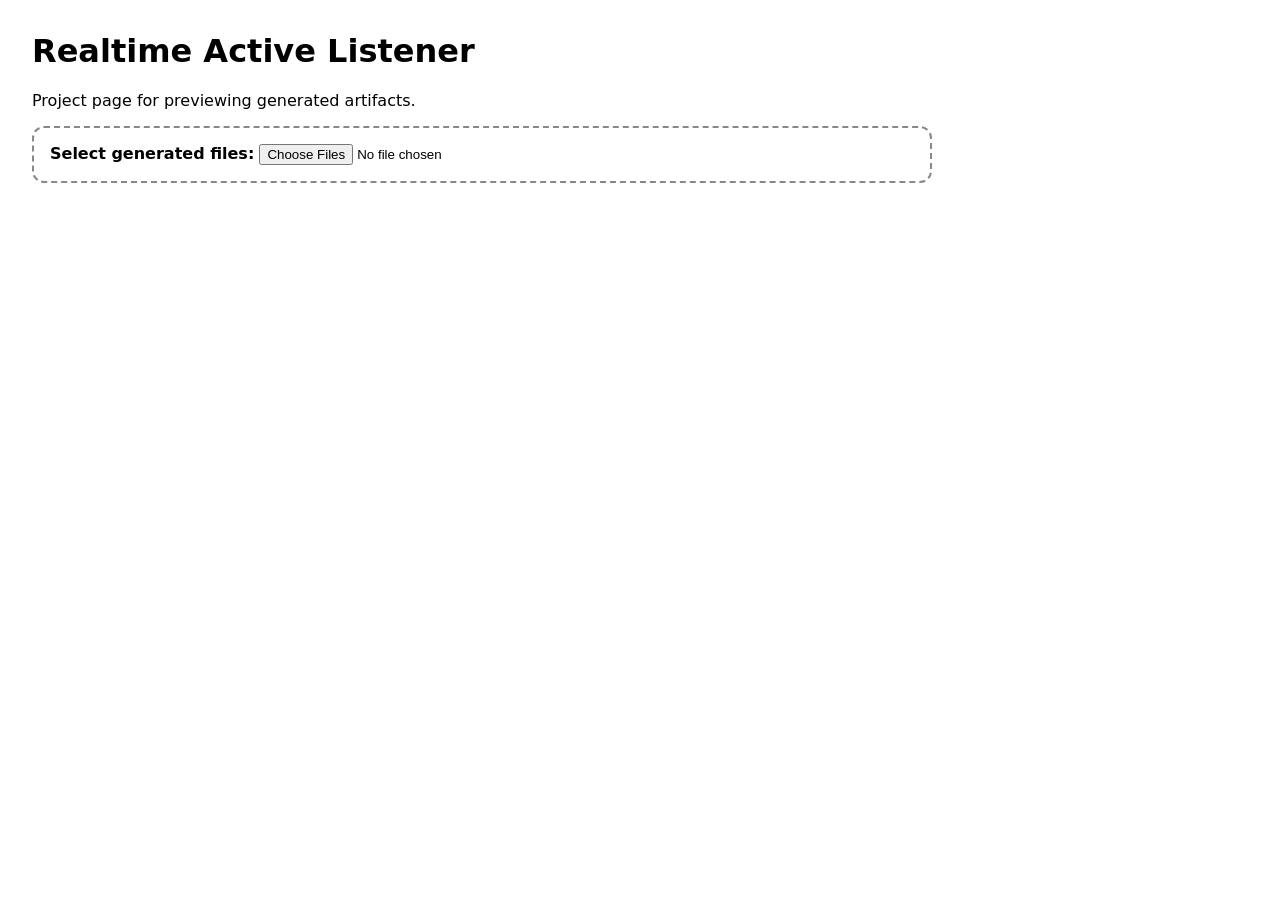
==== docs/index.html @ fea95eb8 "relocated page" ====
<!doctype html>
<html lang="en">
  <head>
    <meta charset="utf-8" />
    <meta name="viewport" content="width=device-width, initial-scale=1" />
    <title>Realtime Active Listener - Project Page</title>
    <style>
      :root {
        color-scheme: light dark;
        font-family: system-ui, -apple-system, Segoe UI, Roboto, sans-serif;
      }
      body {
        margin: 0;
        padding: 2rem;
        max-width: 900px;
      }
      h1 {
        margin-top: 0;
      }
      .upload {
        border: 2px dashed #888;
        border-radius: 0.75rem;
        padding: 1rem;
      }
      .gallery {
        margin-top: 1rem;
        display: grid;
        gap: 1rem;
        grid-template-columns: repeat(auto-fill, minmax(250px, 1fr));
      }
      .item {
        border: 1px solid #666;
        border-radius: 0.5rem;
        padding: 0.5rem;
      }
      img,
      video,
      audio {
        width: 100%;
      }
      pre {
        white-space: pre-wrap;
        overflow-wrap: anywhere;
      }
    </style>
  </head>
  <body>
    <main>
      <h1>Realtime Active Listener</h1>
      <p>Project page for previewing generated artifacts.</p>

      <section class="upload">
        <label for="files"><strong>Select generated files:</strong></label>
        <input id="files" type="file" multiple />
      </section>

      <section id="gallery" class="gallery" aria-live="polite"></section>
    </main>

    <script>
      const input = document.getElementById('files');
      const gallery = document.getElementById('gallery');

      function itemWrapper(file) {
        const wrapper = document.createElement('article');
        wrapper.className = 'item';
        const title = document.createElement('h2');
        title.style.fontSize = '1rem';
        title.style.margin = '0 0 0.5rem 0';
        title.textContent = file.name;
        wrapper.appendChild(title);
        return wrapper;
      }

      function previewFile(file) {
        const wrapper = itemWrapper(file);

        if (file.type.startsWith('image/')) {
          const img = document.createElement('img');
          img.alt = file.name;
          img.src = URL.createObjectURL(file);
          wrapper.appendChild(img);
        } else if (file.type.startsWith('video/')) {
          const video = document.createElement('video');
          video.controls = true;
          video.src = URL.createObjectURL(file);
          wrapper.appendChild(video);
        } else if (file.type.startsWith('audio/')) {
          const audio = document.createElement('audio');
          audio.controls = true;
          audio.src = URL.createObjectURL(file);
          wrapper.appendChild(audio);
        } else if (file.type.startsWith('text/')) {
          const reader = new FileReader();
          reader.onload = () => {
            const pre = document.createElement('pre');
            pre.textContent = String(reader.result || '');
            wrapper.appendChild(pre);
          };
          reader.readAsText(file);
        } else {
          const p = document.createElement('p');
          p.textContent = 'Preview not available for this file type.';
          wrapper.appendChild(p);
        }

        gallery.appendChild(wrapper);
      }

      input.addEventListener('change', () => {
        gallery.innerHTML = '';
        Array.from(input.files || []).forEach(previewFile);
      });
    </script>
  </body>
</html>
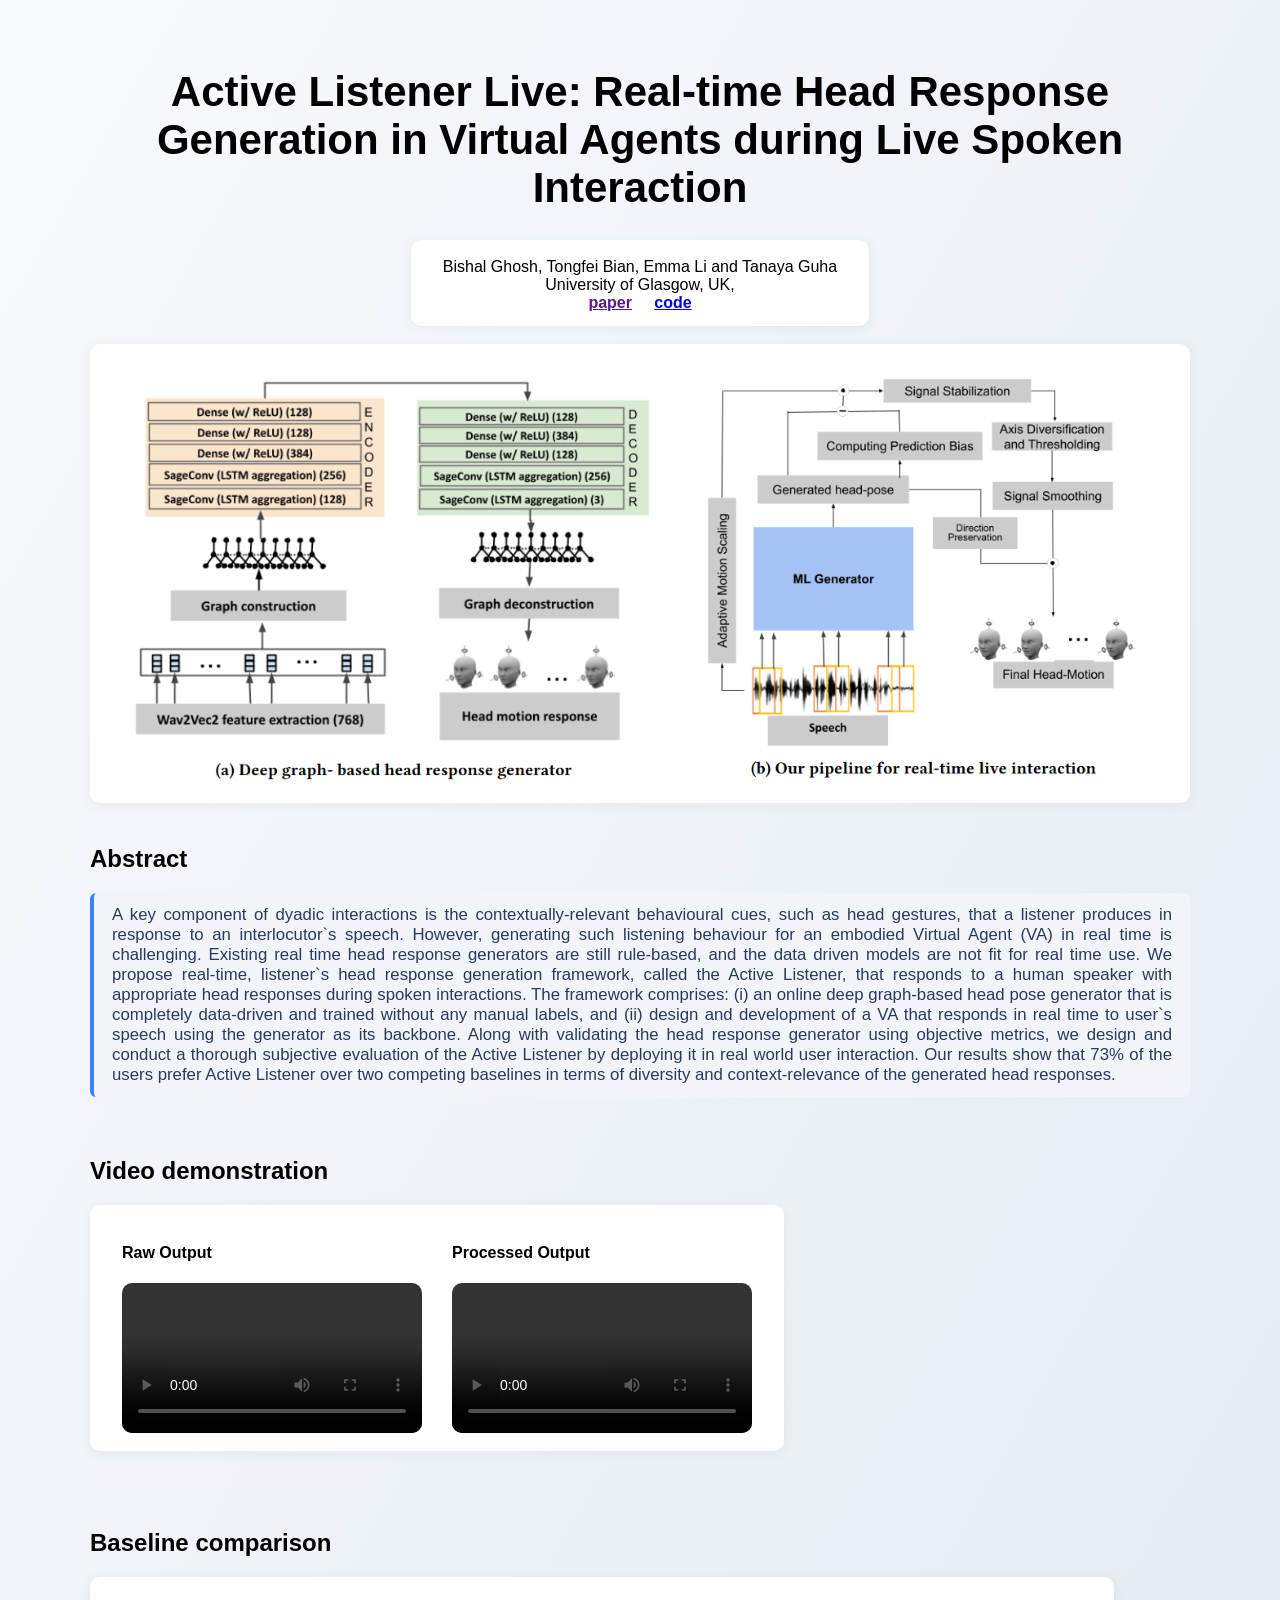
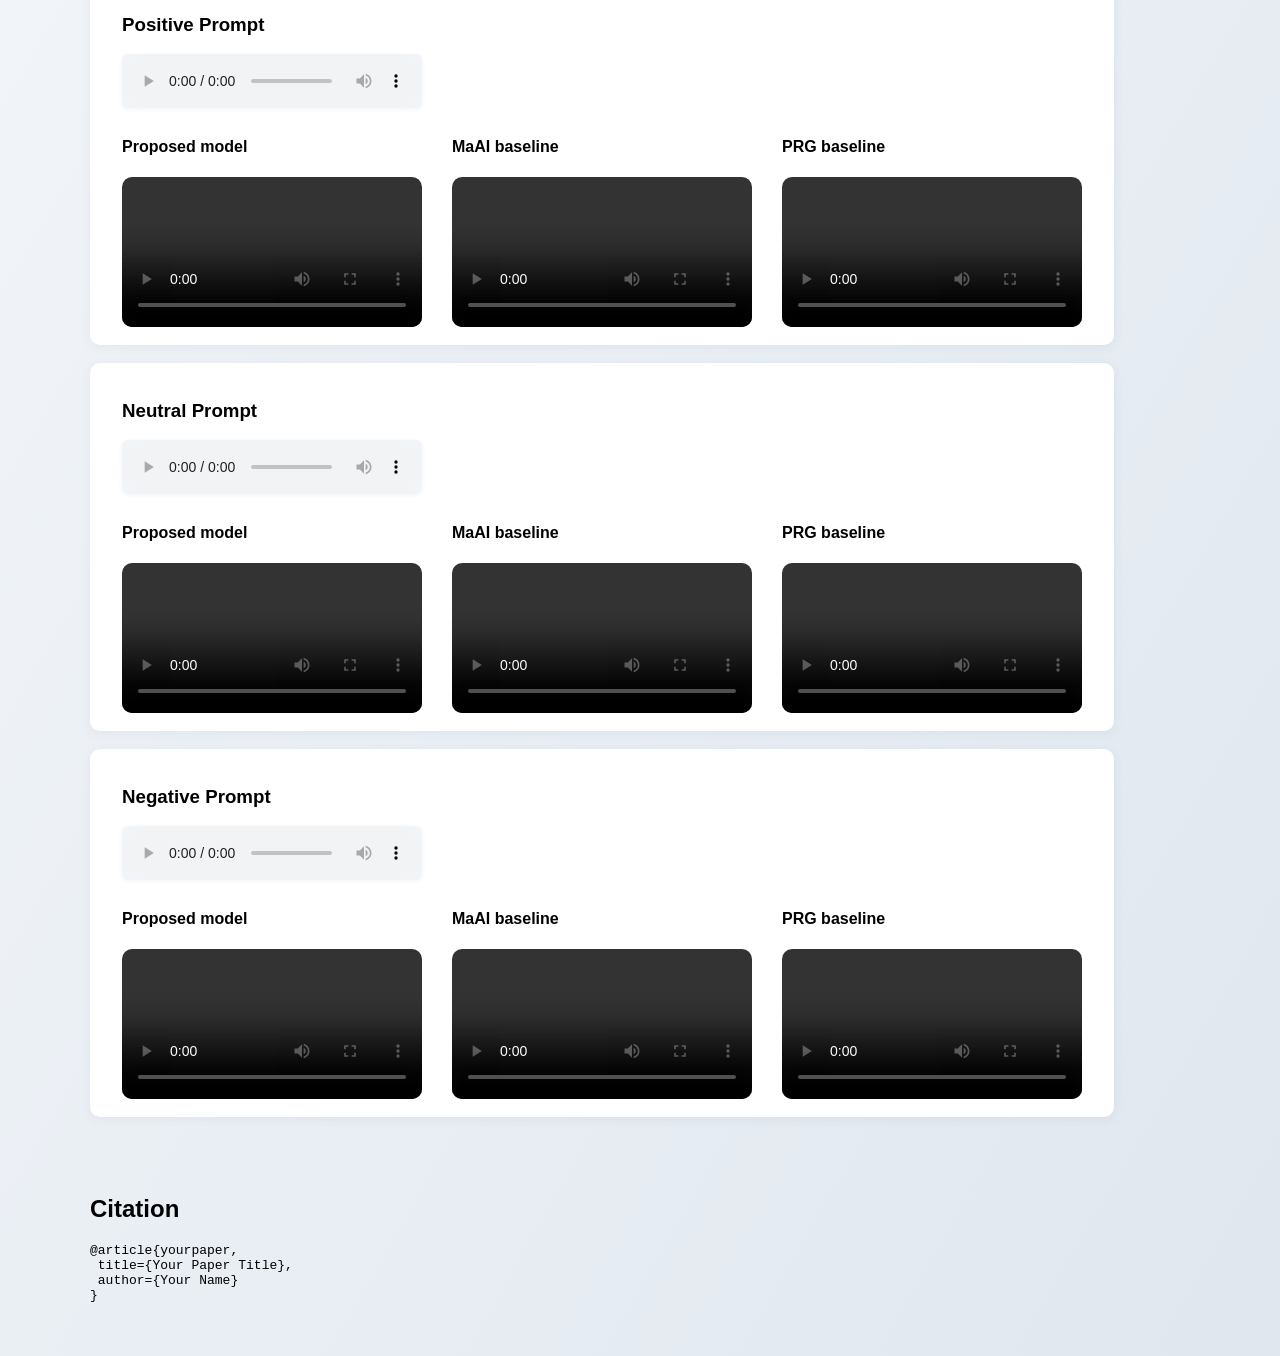
==== commit 0a20640b: "webp update" ====
--- a/docs/index.html
+++ b/docs/index.html
@@ -1,116 +1,181 @@
-<!doctype html>
-<html lang="en">
-  <head>
-    <meta charset="utf-8" />
-    <meta name="viewport" content="width=device-width, initial-scale=1" />
-    <title>Realtime Active Listener - Project Page</title>
-    <style>
-      :root {
-        color-scheme: light dark;
-        font-family: system-ui, -apple-system, Segoe UI, Roboto, sans-serif;
-      }
-      body {
-        margin: 0;
-        padding: 2rem;
-        max-width: 900px;
-      }
-      h1 {
-        margin-top: 0;
-      }
-      .upload {
-        border: 2px dashed #888;
-        border-radius: 0.75rem;
-        padding: 1rem;
-      }
-      .gallery {
-        margin-top: 1rem;
-        display: grid;
-        gap: 1rem;
-        grid-template-columns: repeat(auto-fill, minmax(250px, 1fr));
-      }
-      .item {
-        border: 1px solid #666;
-        border-radius: 0.5rem;
-        padding: 0.5rem;
-      }
-      img,
-      video,
-      audio {
-        width: 100%;
-      }
-      pre {
-        white-space: pre-wrap;
-        overflow-wrap: anywhere;
-      }
-    </style>
-  </head>
-  <body>
-    <main>
-      <h1>Realtime Active Listener</h1>
-      <p>Project page for previewing generated artifacts.</p>
+<!DOCTYPE html>
+<html>
+<head>
+    <title>Active Listener Live: Real-time Head Response Generation in Virtual Agents during Live Spoken Interaction</title>
+    <link rel="stylesheet" href="style.css">
+</head>
 
-      <section class="upload">
-        <label for="files"><strong>Select generated files:</strong></label>
-        <input id="files" type="file" multiple />
-      </section>
 
-      <section id="gallery" class="gallery" aria-live="polite"></section>
-    </main>
+<body>
 
-    <script>
-      const input = document.getElementById('files');
-      const gallery = document.getElementById('gallery');
+<h1 class="center">Active Listener Live: Real-time Head Response Generation in Virtual Agents during Live Spoken Interaction</h1>
 
-      function itemWrapper(file) {
-        const wrapper = document.createElement('article');
-        wrapper.className = 'item';
-        const title = document.createElement('h2');
-        title.style.fontSize = '1rem';
-        title.style.margin = '0 0 0.5rem 0';
-        title.textContent = file.name;
-        wrapper.appendChild(title);
-        return wrapper;
-      }
+<div style="display: flex; justify-content: center;">
+  <div class="author-block" style="text-align: center;">
+      <span>Bishal Ghosh</span>, 
+      <span>Tongfei Bian</span>, 
+      <span>Emma Li</span> and
+      <span>Tanaya Guha</span>
+      <br>
+      <span>University of Glasgow, UK</span>, 
+      <br>
+      <b><a href="" target="_blank">paper</a></b> &nbsp;&nbsp;&nbsp;
+      <b><a href="https://github.com/bigzen/Realtime-Active_Listener" target="_blank">code</a></b>
+  </div>
+</div>
 
-      function previewFile(file) {
-        const wrapper = itemWrapper(file);
 
-        if (file.type.startsWith('image/')) {
-          const img = document.createElement('img');
-          img.alt = file.name;
-          img.src = URL.createObjectURL(file);
-          wrapper.appendChild(img);
-        } else if (file.type.startsWith('video/')) {
-          const video = document.createElement('video');
-          video.controls = true;
-          video.src = URL.createObjectURL(file);
-          wrapper.appendChild(video);
-        } else if (file.type.startsWith('audio/')) {
-          const audio = document.createElement('audio');
-          audio.controls = true;
-          audio.src = URL.createObjectURL(file);
-          wrapper.appendChild(audio);
-        } else if (file.type.startsWith('text/')) {
-          const reader = new FileReader();
-          reader.onload = () => {
-            const pre = document.createElement('pre');
-            pre.textContent = String(reader.result || '');
-            wrapper.appendChild(pre);
-          };
-          reader.readAsText(file);
-        } else {
-          const p = document.createElement('p');
-          p.textContent = 'Preview not available for this file type.';
-          wrapper.appendChild(p);
-        }
+<div class="video-block center">
+  <img src="assets/images/model.png" alt="Active Listener Live" style="width: 100%; height: auto; display: block;">
+</div>
 
-        gallery.appendChild(wrapper);
-      }
 
-      input.addEventListener('change', () => {
-        gallery.innerHTML = '';
-        Array.from(input.files || []).forEach(previewFile);
-      });
-    </script>
-  </body>
-</html>
+<h2>Abstract</h2>
+<div class="info-box justify">
+    A key component of dyadic interactions is the contextually-relevant behavioural cues, such as head gestures, that a listener produces in response to an interlocutor`s speech. However, generating such listening behaviour for an embodied Virtual Agent (VA) in real time is challenging. Existing real time head response generators are still rule-based, and the data driven models are not fit for real time use. We propose real-time, listener`s head response generation framework, called the Active Listener, that responds to a human speaker with appropriate head responses during spoken interactions. The framework comprises: (i) an online deep graph-based head pose generator that is completely data-driven and trained without any manual labels, and (ii) design and development of a VA that responds in real time to user`s speech using the generator as its backbone. Along with validating the head response generator using objective metrics, we design and conduct a thorough subjective evaluation of the Active Listener by deploying it in real world user interaction. Our results show that 73% of the users prefer Active Listener over two competing baselines in terms of diversity and context-relevance of the generated head responses.
+</div>
+</section>
+
+
+<section>
+<h2>Video demonstration</h2>
+<div class="video-block">
+  <div class="video-grid2">
+    <div>
+      <h4>Raw Output</h4>
+      <video controls width="500">
+        <source src="assets/videos/demo.mp4"
+                type="video/mp4">
+    </video>
+    </div>
+    <div>
+      <h4>Processed Output</h4>
+    <video controls width="500">
+        <source src="assets/videos/demo.mp4"
+                type="video/mp4">
+    </video>
+    </div>
+  </div>
+</div>
+</section>
+
+
+
+<section>
+
+<h2>Baseline comparison</h2>
+<div class="video-block">
+    <h3>Positive Prompt</h3>
+    <div>
+          <audio controls width="500">
+            <source src="assets/audio/example1.wav" type="audio/wav">
+          </audio>
+        </div>
+    <div class="video-grid">
+        
+        <div>
+            <h4>Proposed model</h4>
+            <video controls width="300">
+                <source src="assets/videos/example4.mp4" 
+                        type="video/mp4">
+            </video>
+            </div>
+            <div>
+            <h4>MaAI baseline</h4>
+            <video controls width="300">
+                <source src="assets/videos/example2.mp4" 
+                        type="video/mp4">
+            </video>
+            </div>
+            <div>
+            <h4>PRG baseline</h4>
+            <video controls width="300">
+                <source src="assets/videos/example3.mp4" 
+                        type="video/mp4">
+            </video>
+        </div>
+    </div>
+</div>
+
+<div class="video-block">
+    <h3>Neutral Prompt</h3>
+    <div>
+          <audio controls width="500">
+            <source src="assets/audio/example2.wav" type="audio/wav">
+          </audio>
+        </div>
+    <div class="video-grid">
+        <div>
+            <h4>Proposed model</h4>
+            <video controls width="300">
+                <source src="assets/videos/example4.mp4" 
+                        type="video/mp4">
+            </video>
+            </div>
+            <div>
+            <h4>MaAI baseline</h4>
+            <video controls width="300">
+                <source src="assets/videos/example2.mp4" 
+                        type="video/mp4">
+            </video>
+            </div>
+            <div>
+            <h4>PRG baseline</h4>
+            <video controls width="300">
+                <source src="assets/videos/example3.mp4" 
+                        type="video/mp4">
+            </video>
+        </div>
+    </div>
+</div>
+
+<div class="video-block">
+    <h3>Negative Prompt</h3>
+    <div>
+          <audio controls width="500">
+            <source src="assets/audio/example3.wav" type="audio/wav">
+          </audio>
+        </div>
+    <div class="video-grid">
+        <div>
+            <h4>Proposed model</h4>
+            <video controls width="300">
+                <source src="assets/videos/example4.mp4" 
+                        type="video/mp4">
+            </video>
+            </div>
+            <div>
+            <h4>MaAI baseline</h4>
+            <video controls width="300">
+                <source src="assets/videos/example2.mp4" 
+                        type="video/mp4">
+            </video>
+            </div>
+            <div>
+            <h4>PRG baseline</h4>
+            <video controls width="300">
+                <source src="assets/videos/example3.mp4" 
+                        type="video/mp4">
+            </video>
+        </div>
+    </div>
+</div>
+
+</section>
+
+
+<section>
+<h2>Citation</h2>
+
+<pre>
+@article{yourpaper,
+ title={Your Paper Title},
+ author={Your Name}
+}
+</pre>
+
+</section>
+
+
+</body>
+</html>
--- a/docs/style.css
+++ b/docs/style.css
@@ -0,0 +1,105 @@
+body {
+    font-family: Arial, sans-serif;
+    background: linear-gradient(120deg, #f8fafc 0%, #e0e7ef 100%);
+    max-width: 1100px;
+    margin:auto;
+    padding:40px;
+}
+
+.author-block {
+      background: #fff;
+      border-radius: 10px;
+      box-shadow: 0 2px 12px rgba(60,80,120,0.07);
+      display: inline-block;
+      padding: 18px 32px 14px 32px;
+      margin: 0 auto 18px auto;
+    }
+
+.info-box {
+      background: #f1f5fa;
+      border-left: 4px solid #3b82f6;
+      border-radius: 6px;
+      padding: 12px 18px;
+      margin: 0 auto 18px auto;
+      max-width: 1100px;
+      font-size: 1.05em;
+      color: #2a3a5a;
+    }
+
+.center {
+    text-align: center;
+    }
+.left {
+    text-align: left;
+}
+.justify {
+    text-align: justify;
+}
+
+h1 {
+    font-size:42px;
+}
+
+
+section {
+    margin-top:60px;
+}
+
+
+.video-block {
+      background: #fff;
+      border-radius: 10px;
+      box-shadow: 0 2px 12px rgba(60,80,120,0.07);
+      display: inline-block;
+      padding: 18px 32px 14px 32px;
+      margin: 0 auto 18px auto;
+    }
+
+.video-grid {
+
+    display:grid;
+    grid-template-columns: repeat(3, minmax(0, 1fr));
+    gap:30px;
+
+}
+
+.video-grid2 {
+
+    display:grid;
+    grid-template-columns: repeat(2, minmax(0, 1fr));
+    gap:30px;
+
+}
+
+.video-grid > div {
+    min-width: 0;
+}
+
+.video-grid2 > div {
+    min-width: 0;
+}
+
+
+video {
+
+    border-radius:10px;
+    width:100%;
+    height:auto;
+}
+
+@media (max-width: 1100px) {
+    .video-grid {
+        grid-template-columns: 1fr;
+    }
+    .video-grid2 {
+        grid-template-columns: 1fr;
+    }
+}
+
+audio {
+      outline: none;
+      border-radius: 6px;
+      box-shadow: 0 1px 4px rgba(60,80,120,0.07);
+      background: #f1f5fa;
+      margin-bottom: 4px;
+    }
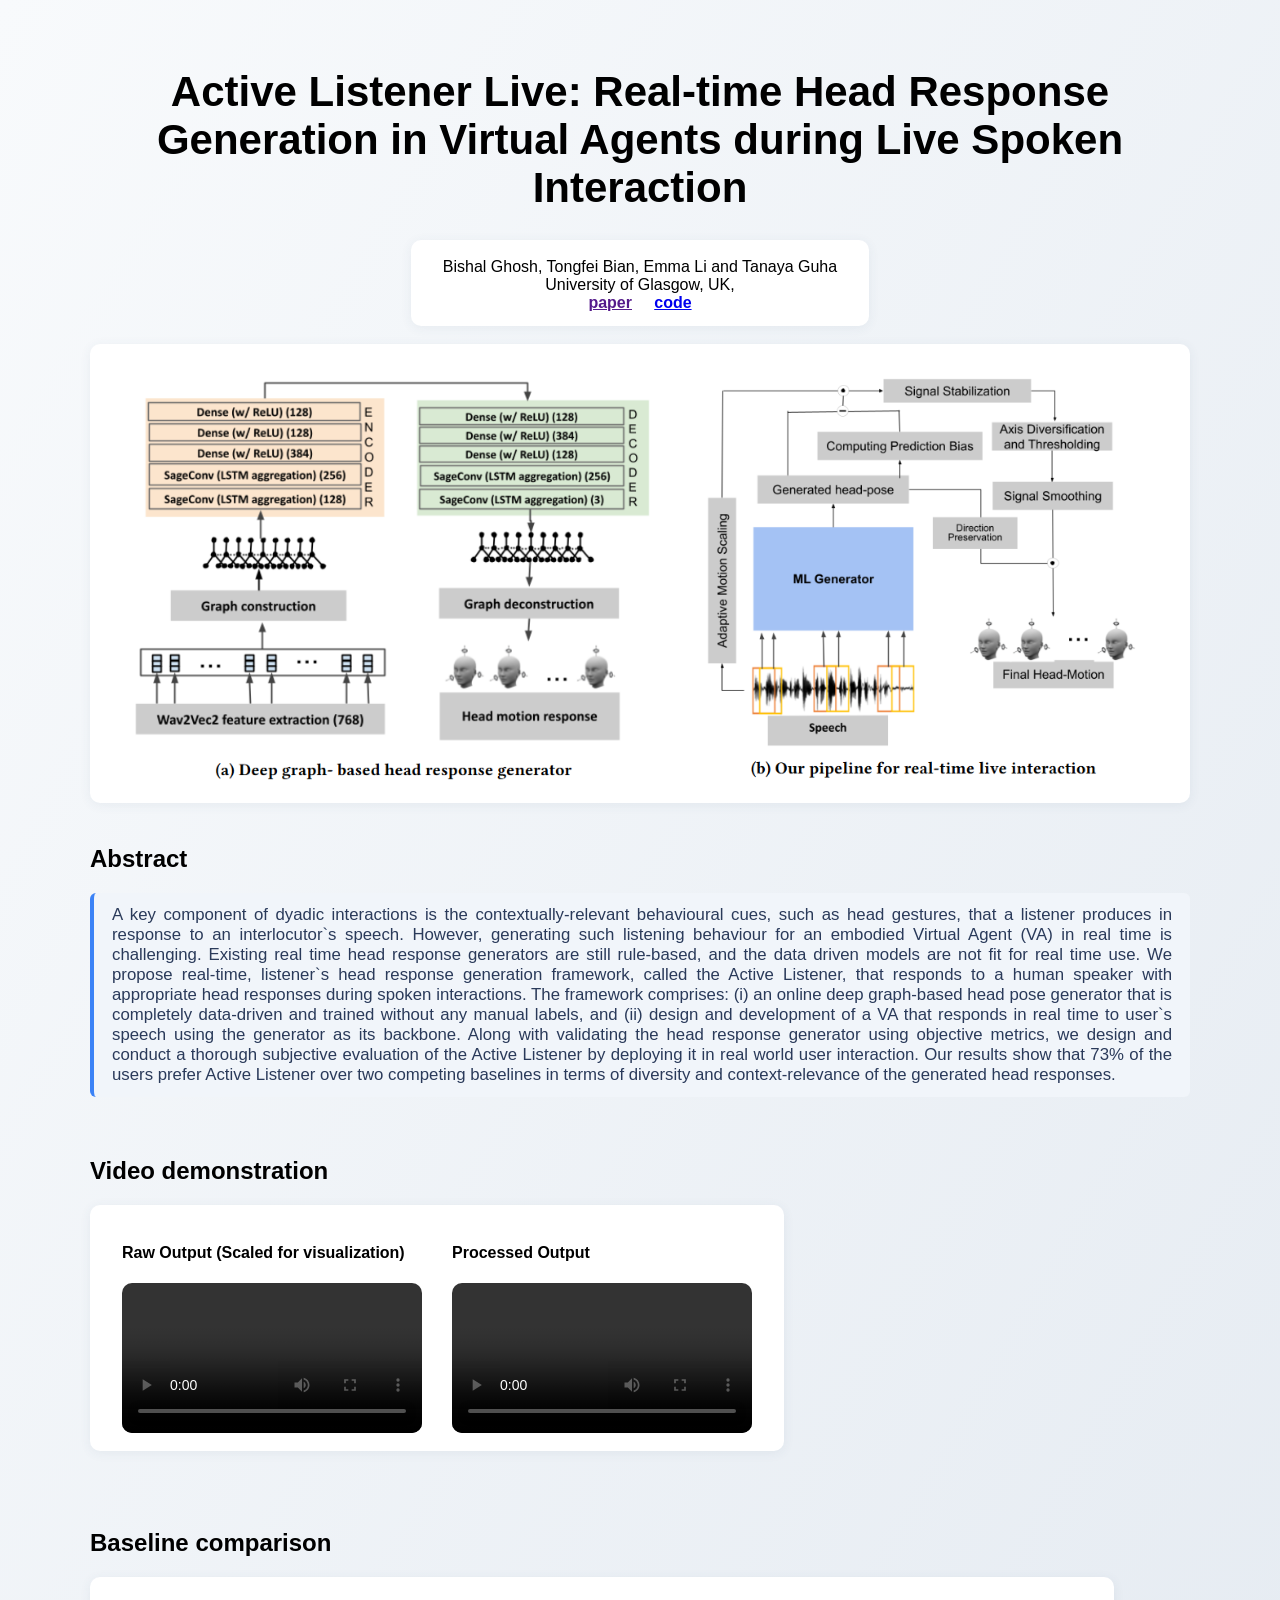
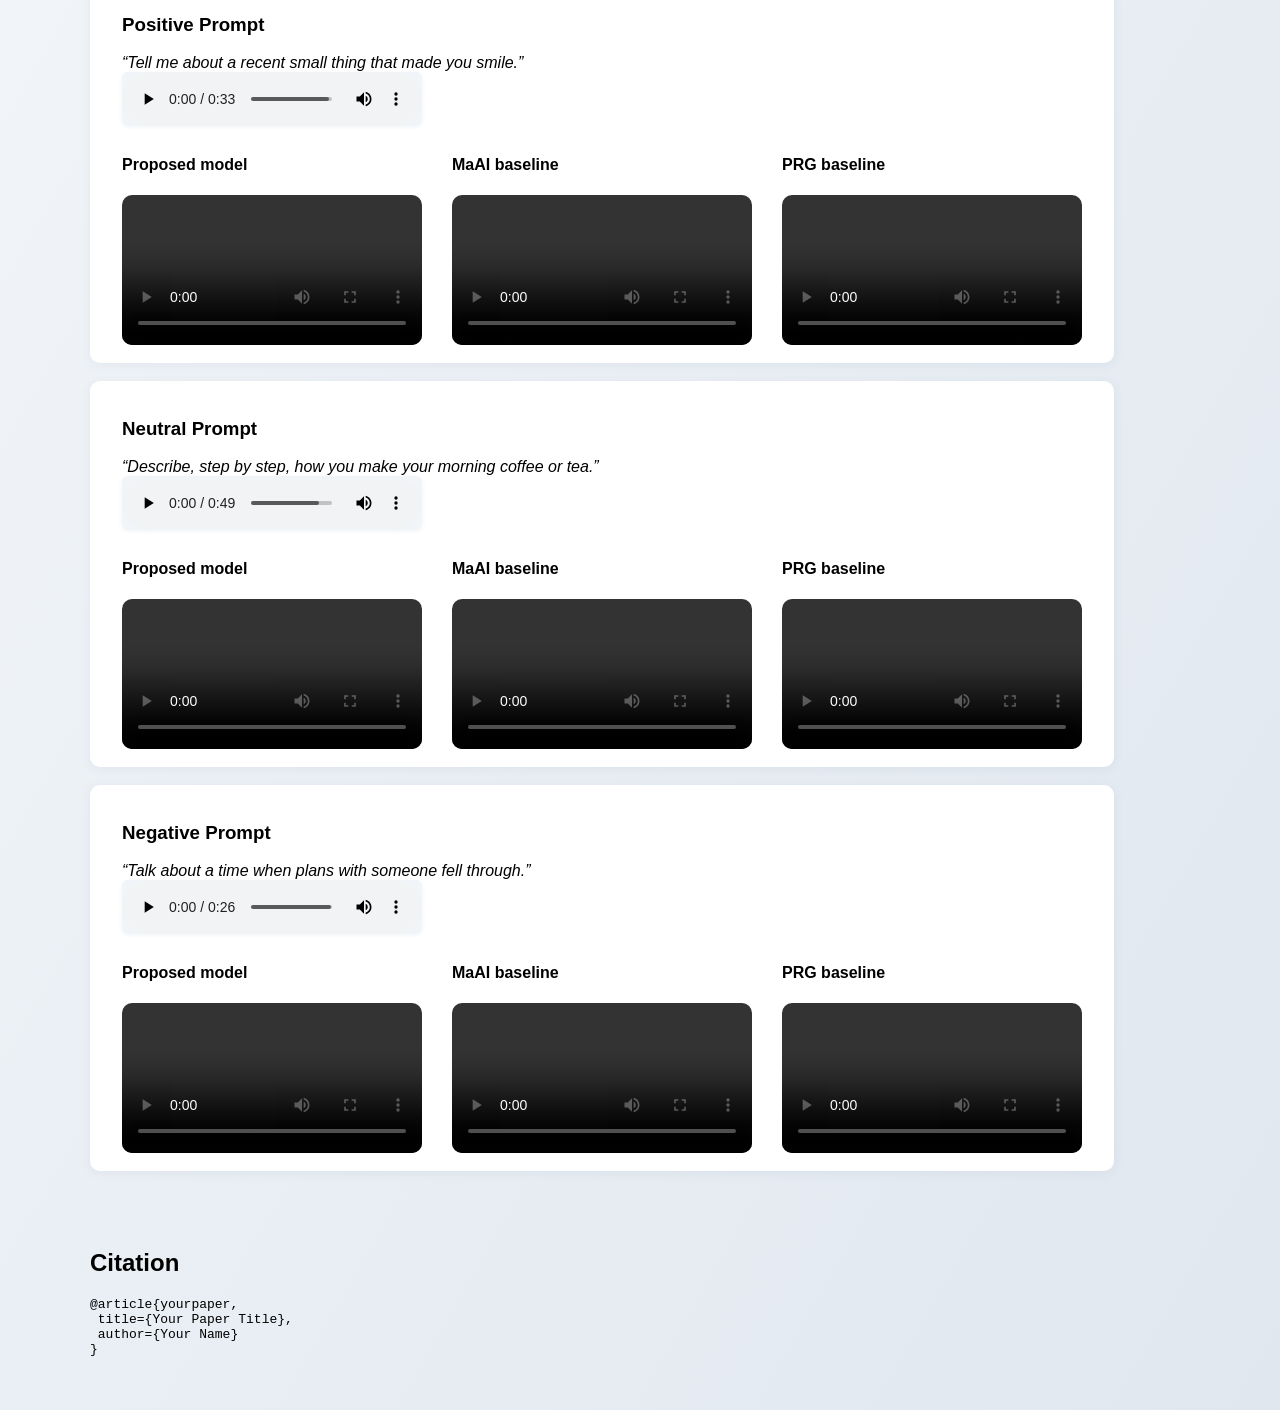
==== commit 41474d4b: "web content upload" ====
--- a/docs/index.html
+++ b/docs/index.html
@@ -42,16 +42,16 @@
 <div class="video-block">
   <div class="video-grid2">
     <div>
-      <h4>Raw Output</h4>
+      <h4>Raw Output (Scaled for visualization)</h4>
       <video controls width="500">
-        <source src="assets/videos/demo.mp4"
+        <source src="assets/videos/33_acti.mp4"
                 type="video/mp4">
     </video>
     </div>
     <div>
       <h4>Processed Output</h4>
     <video controls width="500">
-        <source src="assets/videos/demo.mp4"
+        <source src="assets/videos/pos_acti.mp4"
                 type="video/mp4">
     </video>
     </div>
@@ -65,10 +65,10 @@
 
 <h2>Baseline comparison</h2>
 <div class="video-block">
-    <h3>Positive Prompt</h3>
+    <h3>Positive Prompt</h3><i>“Tell me about a recent small thing that made you smile.”</i>
     <div>
           <audio controls width="500">
-            <source src="assets/audio/example1.wav" type="audio/wav">
+            <source src="assets/audios/positive.wav" type="audio/wav">
           </audio>
         </div>
     <div class="video-grid">
@@ -76,21 +76,21 @@
         <div>
             <h4>Proposed model</h4>
             <video controls width="300">
-                <source src="assets/videos/example4.mp4" 
+                <source src="assets/videos/pos_acti.mp4" 
                         type="video/mp4">
             </video>
             </div>
             <div>
             <h4>MaAI baseline</h4>
             <video controls width="300">
-                <source src="assets/videos/example2.mp4" 
+                <source src="assets/videos/pos_maai.mp4" 
                         type="video/mp4">
             </video>
             </div>
             <div>
             <h4>PRG baseline</h4>
             <video controls width="300">
-                <source src="assets/videos/example3.mp4" 
+                <source src="assets/videos/pos_prg.mp4" 
                         type="video/mp4">
             </video>
         </div>
@@ -98,31 +98,31 @@
 </div>
 
 <div class="video-block">
-    <h3>Neutral Prompt</h3>
+    <h3>Neutral Prompt</h3><i>“Describe, step by step, how you make your morning coffee or tea.”</i>
     <div>
           <audio controls width="500">
-            <source src="assets/audio/example2.wav" type="audio/wav">
+            <source src="assets/audios/neutral.wav" type="audio/wav">
           </audio>
         </div>
     <div class="video-grid">
         <div>
             <h4>Proposed model</h4>
             <video controls width="300">
-                <source src="assets/videos/example4.mp4" 
+                <source src="assets/videos/neu_acti.mp4" 
                         type="video/mp4">
             </video>
             </div>
             <div>
             <h4>MaAI baseline</h4>
             <video controls width="300">
-                <source src="assets/videos/example2.mp4" 
+                <source src="assets/videos/neu_maai.mp4" 
                         type="video/mp4">
             </video>
             </div>
             <div>
             <h4>PRG baseline</h4>
             <video controls width="300">
-                <source src="assets/videos/example3.mp4" 
+                <source src="assets/videos/neu_prg.mp4" 
                         type="video/mp4">
             </video>
         </div>
@@ -130,31 +130,31 @@
 </div>
 
 <div class="video-block">
-    <h3>Negative Prompt</h3>
+    <h3>Negative Prompt</h3><i>“Talk about a time when plans with someone fell through.”</i>
     <div>
           <audio controls width="500">
-            <source src="assets/audio/example3.wav" type="audio/wav">
+            <source src="assets/audios/negative.wav" type="audio/wav">
           </audio>
         </div>
     <div class="video-grid">
         <div>
             <h4>Proposed model</h4>
             <video controls width="300">
-                <source src="assets/videos/example4.mp4" 
+                <source src="assets/videos/neg_acti.mp4" 
                         type="video/mp4">
             </video>
             </div>
             <div>
             <h4>MaAI baseline</h4>
             <video controls width="300">
-                <source src="assets/videos/example2.mp4" 
+                <source src="assets/videos/neg_maai.mp4" 
                         type="video/mp4">
             </video>
             </div>
             <div>
             <h4>PRG baseline</h4>
             <video controls width="300">
-                <source src="assets/videos/example3.mp4" 
+                <source src="assets/videos/neg_prg.mp4" 
                         type="video/mp4">
             </video>
         </div>
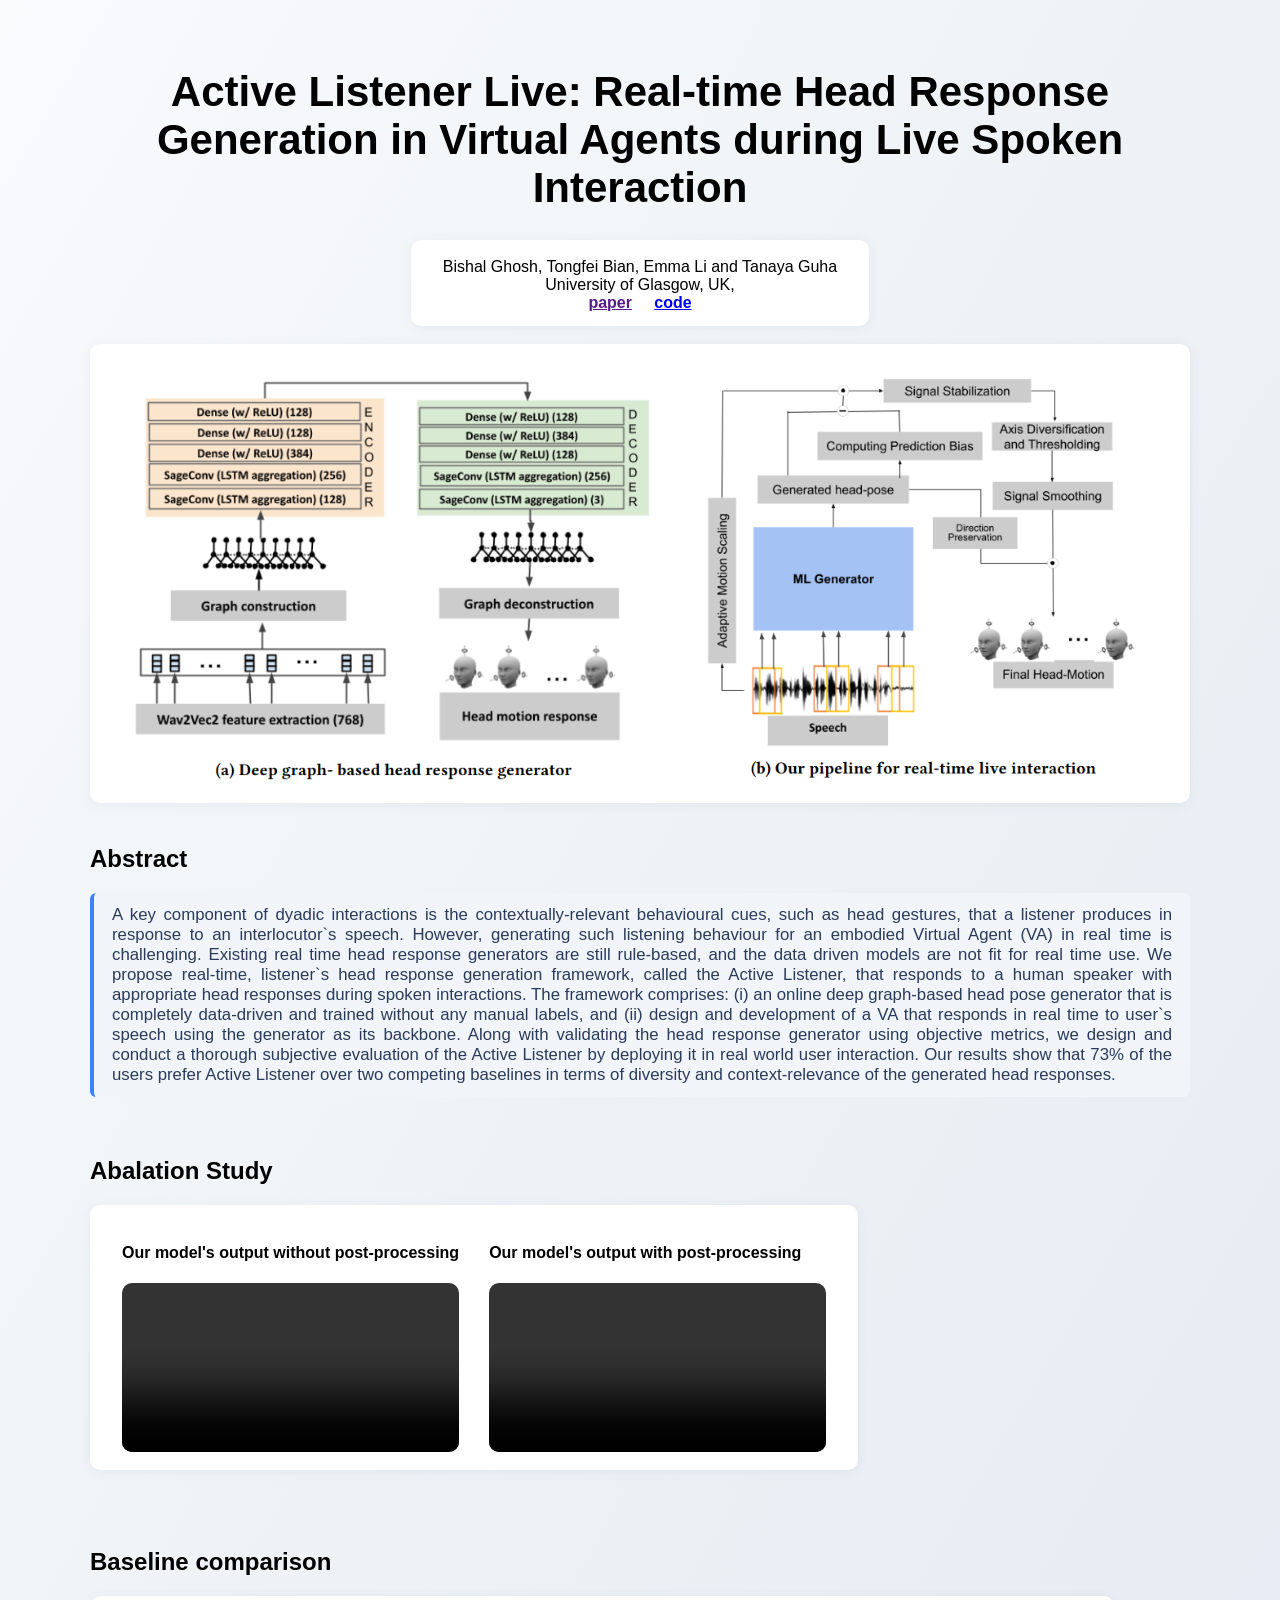
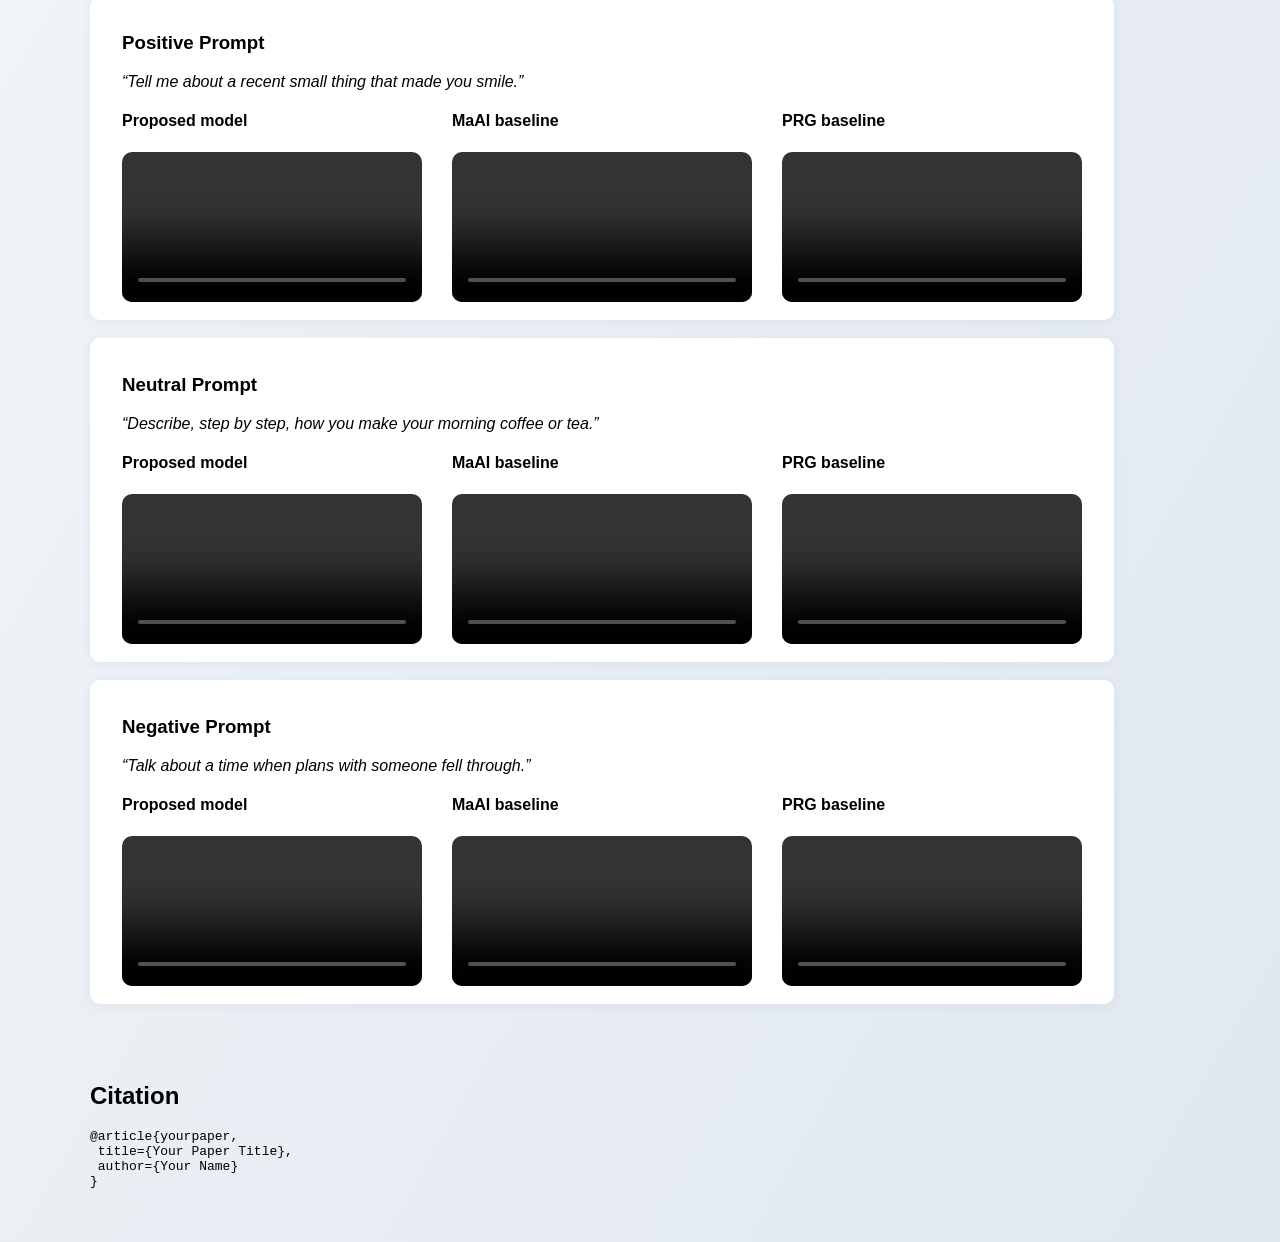
==== commit c8ad2acd: "audi merge" ====
--- a/docs/index.html
+++ b/docs/index.html
@@ -38,18 +38,18 @@
 
 
 <section>
-<h2>Video demonstration</h2>
+<h2>Abalation Study</h2>
 <div class="video-block">
   <div class="video-grid2">
     <div>
-      <h4>Raw Output (Scaled for visualization)</h4>
+      <h4>Our model's output without post-processing</h4>
       <video controls width="500">
         <source src="assets/videos/33_acti.mp4"
                 type="video/mp4">
     </video>
     </div>
     <div>
-      <h4>Processed Output</h4>
+      <h4>Our model's output with post-processing</h4>
     <video controls width="500">
         <source src="assets/videos/pos_acti.mp4"
                 type="video/mp4">
@@ -66,11 +66,6 @@
 <h2>Baseline comparison</h2>
 <div class="video-block">
     <h3>Positive Prompt</h3><i>“Tell me about a recent small thing that made you smile.”</i>
-    <div>
-          <audio controls width="500">
-            <source src="assets/audios/positive.wav" type="audio/wav">
-          </audio>
-        </div>
     <div class="video-grid">
         
         <div>
@@ -99,11 +94,6 @@
 
 <div class="video-block">
     <h3>Neutral Prompt</h3><i>“Describe, step by step, how you make your morning coffee or tea.”</i>
-    <div>
-          <audio controls width="500">
-            <source src="assets/audios/neutral.wav" type="audio/wav">
-          </audio>
-        </div>
     <div class="video-grid">
         <div>
             <h4>Proposed model</h4>
@@ -131,11 +121,6 @@
 
 <div class="video-block">
     <h3>Negative Prompt</h3><i>“Talk about a time when plans with someone fell through.”</i>
-    <div>
-          <audio controls width="500">
-            <source src="assets/audios/negative.wav" type="audio/wav">
-          </audio>
-        </div>
     <div class="video-grid">
         <div>
             <h4>Proposed model</h4>
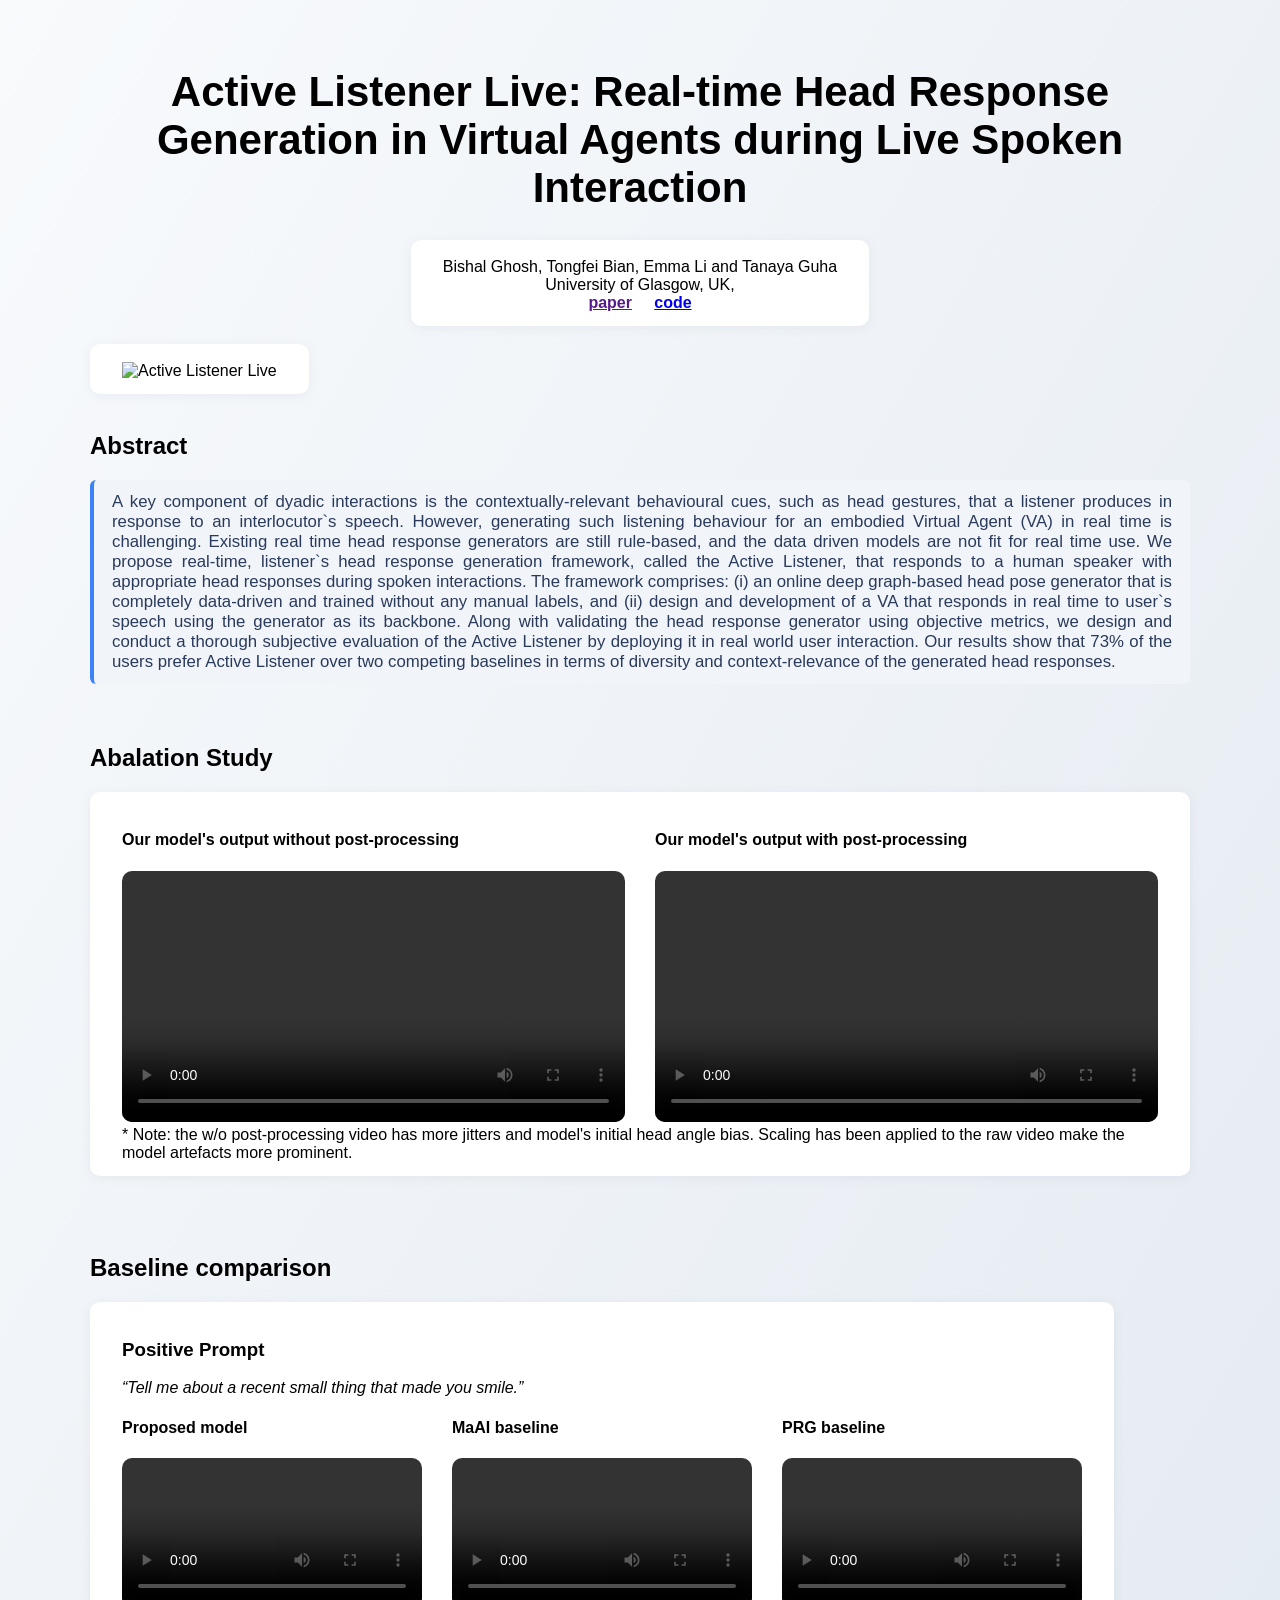
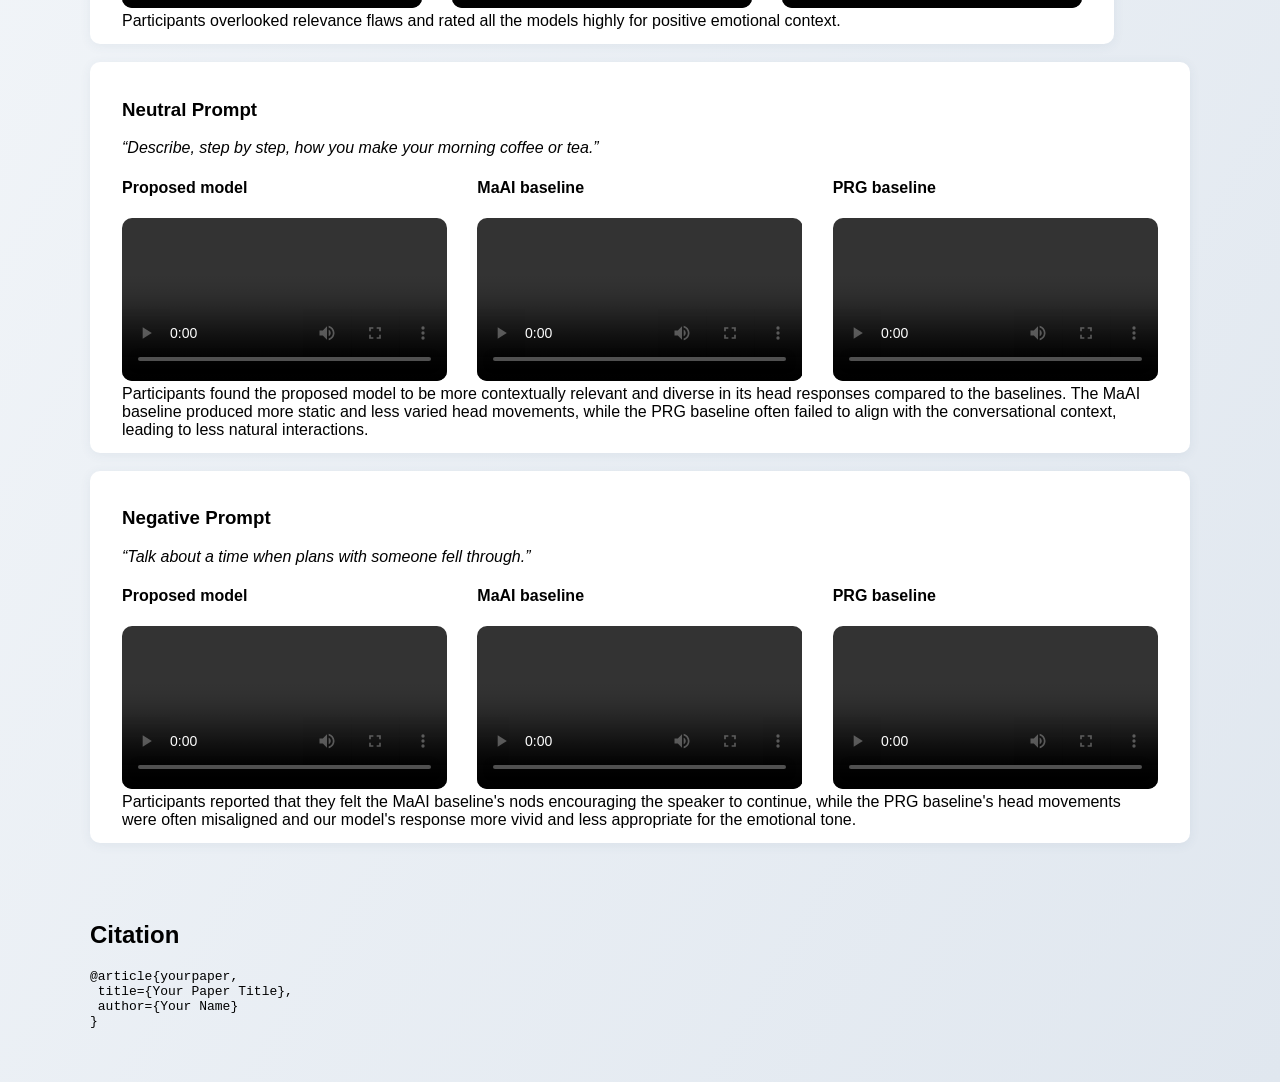
==== commit d526cdd9: "corrections" ====
--- a/docs/index.html
+++ b/docs/index.html
@@ -56,6 +56,7 @@
     </video>
     </div>
   </div>
+  * Note: the w/o post-processing video has more jitters and model's initial head angle bias. Scaling has been applied to the raw video make the model artefacts more prominent.
 </div>
 </section>
 
@@ -90,6 +91,7 @@
             </video>
         </div>
     </div>
+    Participants overlooked relevance flaws and rated all the models highly for positive emotional context.
 </div>
 
 <div class="video-block">
@@ -117,6 +119,7 @@
             </video>
         </div>
     </div>
+    Participants found the proposed model to be more contextually relevant and diverse in its head responses compared to the baselines. The MaAI baseline produced more static and less varied head movements, while the PRG baseline often failed to align with the conversational context, leading to less natural interactions.
 </div>
 
 <div class="video-block">
@@ -144,6 +147,7 @@
             </video>
         </div>
     </div>
+    Participants reported that they felt the MaAI baseline's nods encouraging the speaker to continue, while the PRG baseline's head movements were often misaligned and our model's response more vivid and less appropriate for the emotional tone.
 </div>
 
 </section>
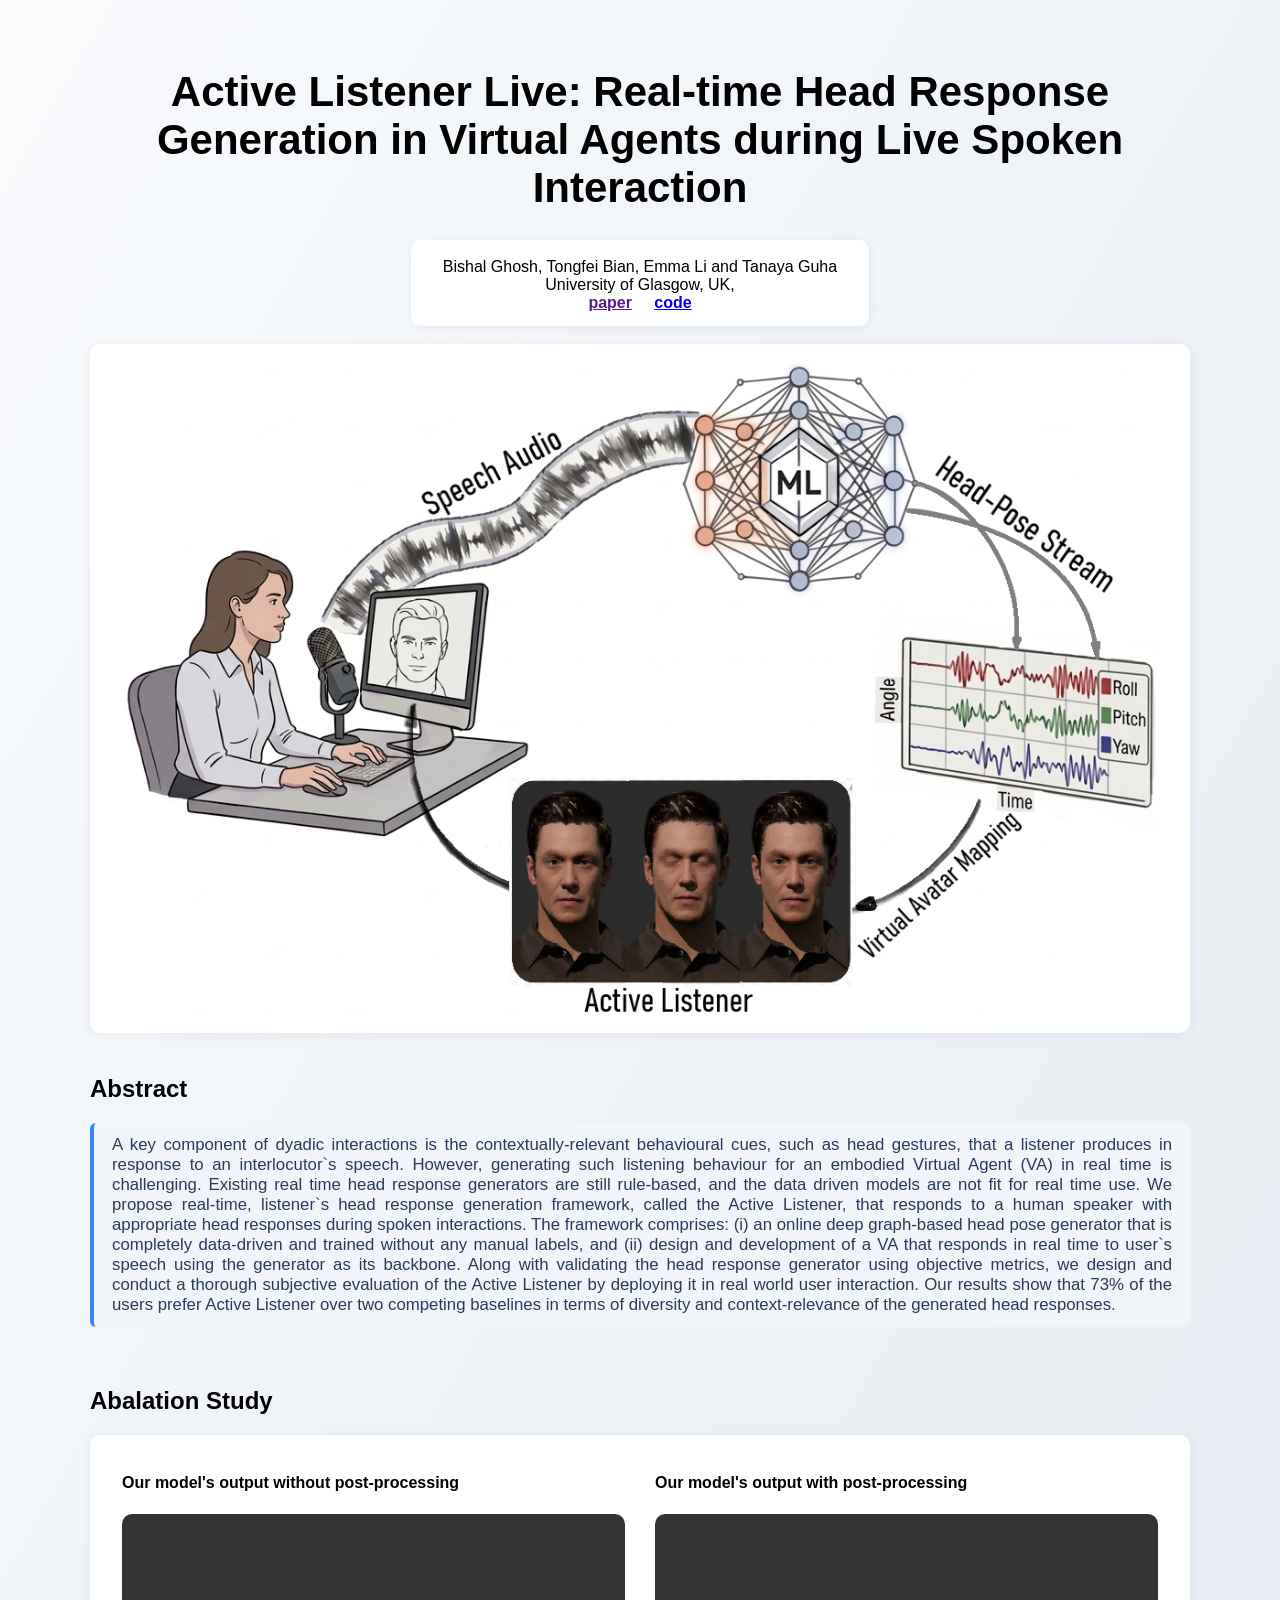
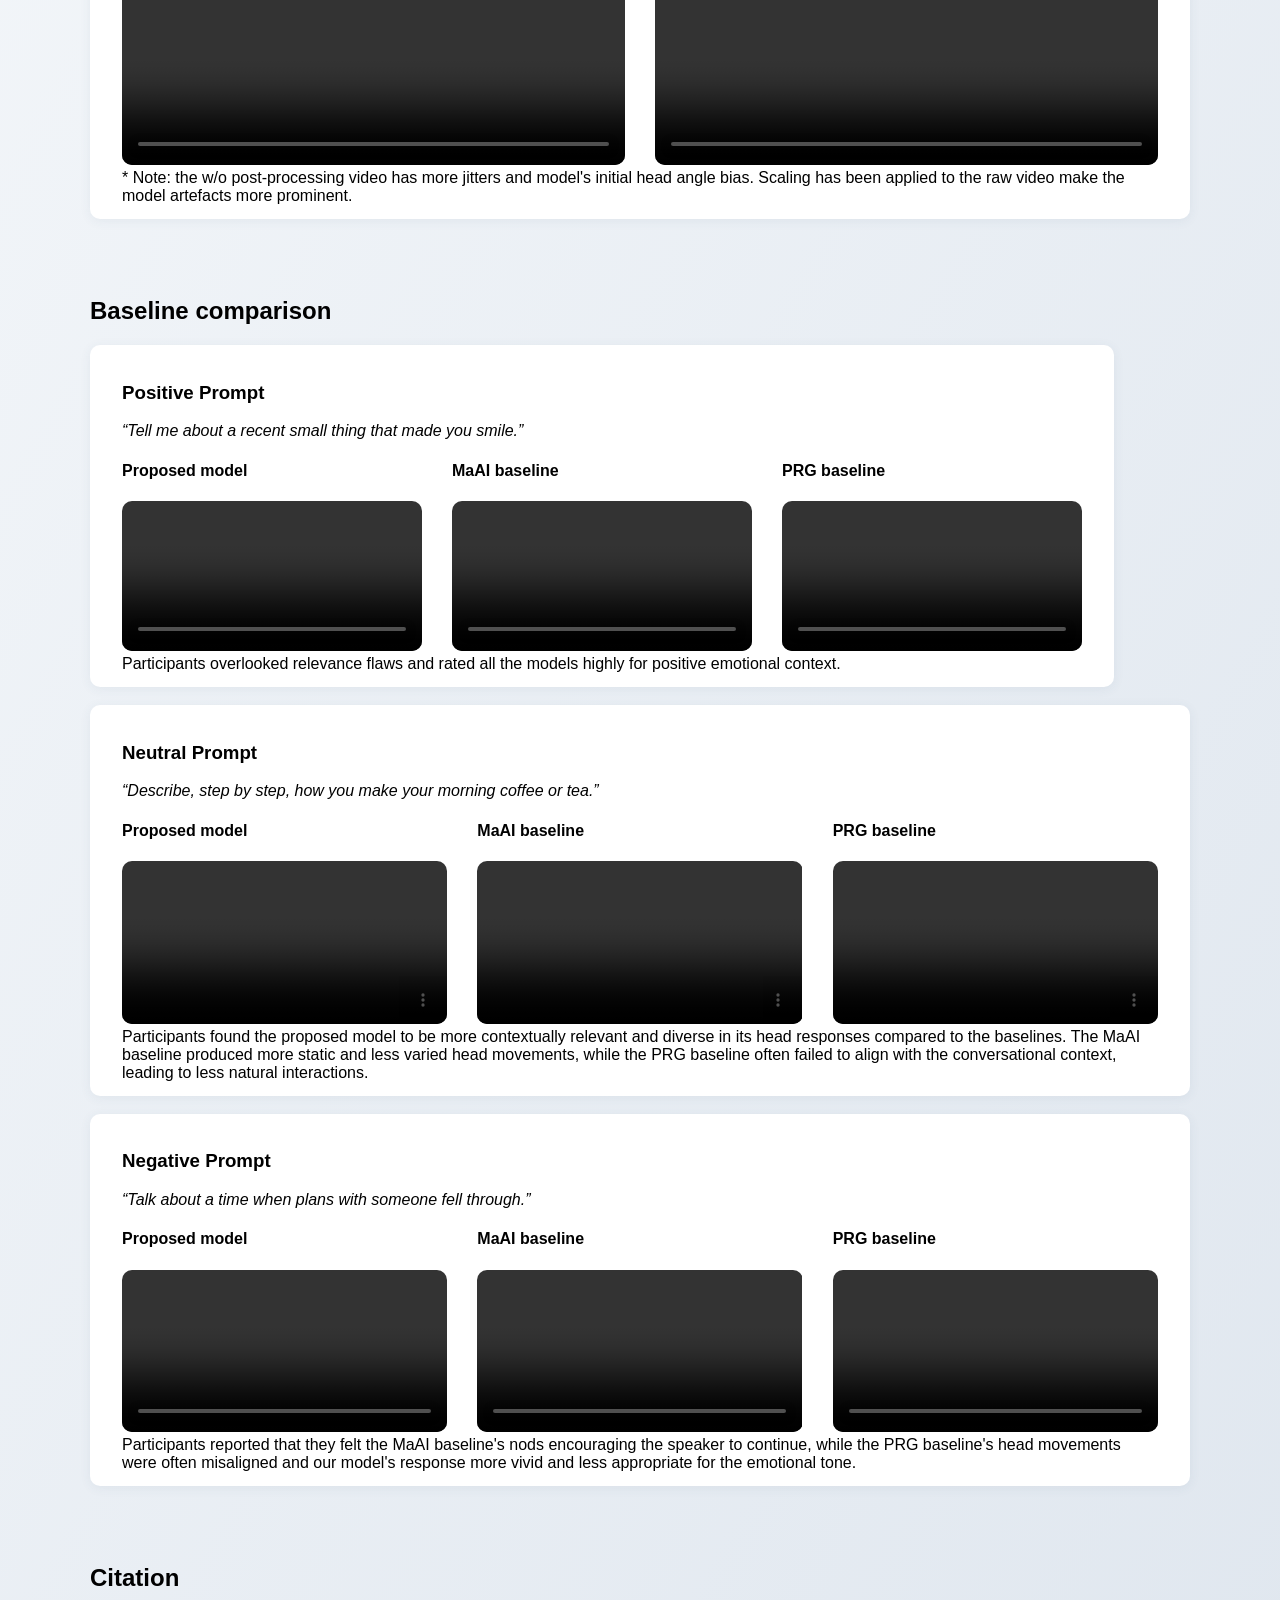
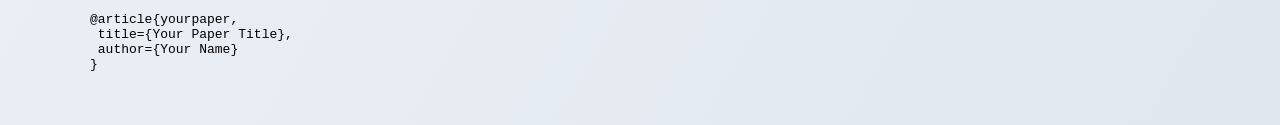
==== commit c621c18f: "image change" ====
--- a/docs/index.html
+++ b/docs/index.html
@@ -26,7 +26,7 @@
 
 
 <div class="video-block center">
-  <img src="assets/images/model.png" alt="Active Listener Live" style="width: 100%; height: auto; display: block;">
+  <img src="assets/images/Teaser_final2.png" alt="Active Listener Live" style="width: 100%; height: auto; display: block;">
 </div>
 
 
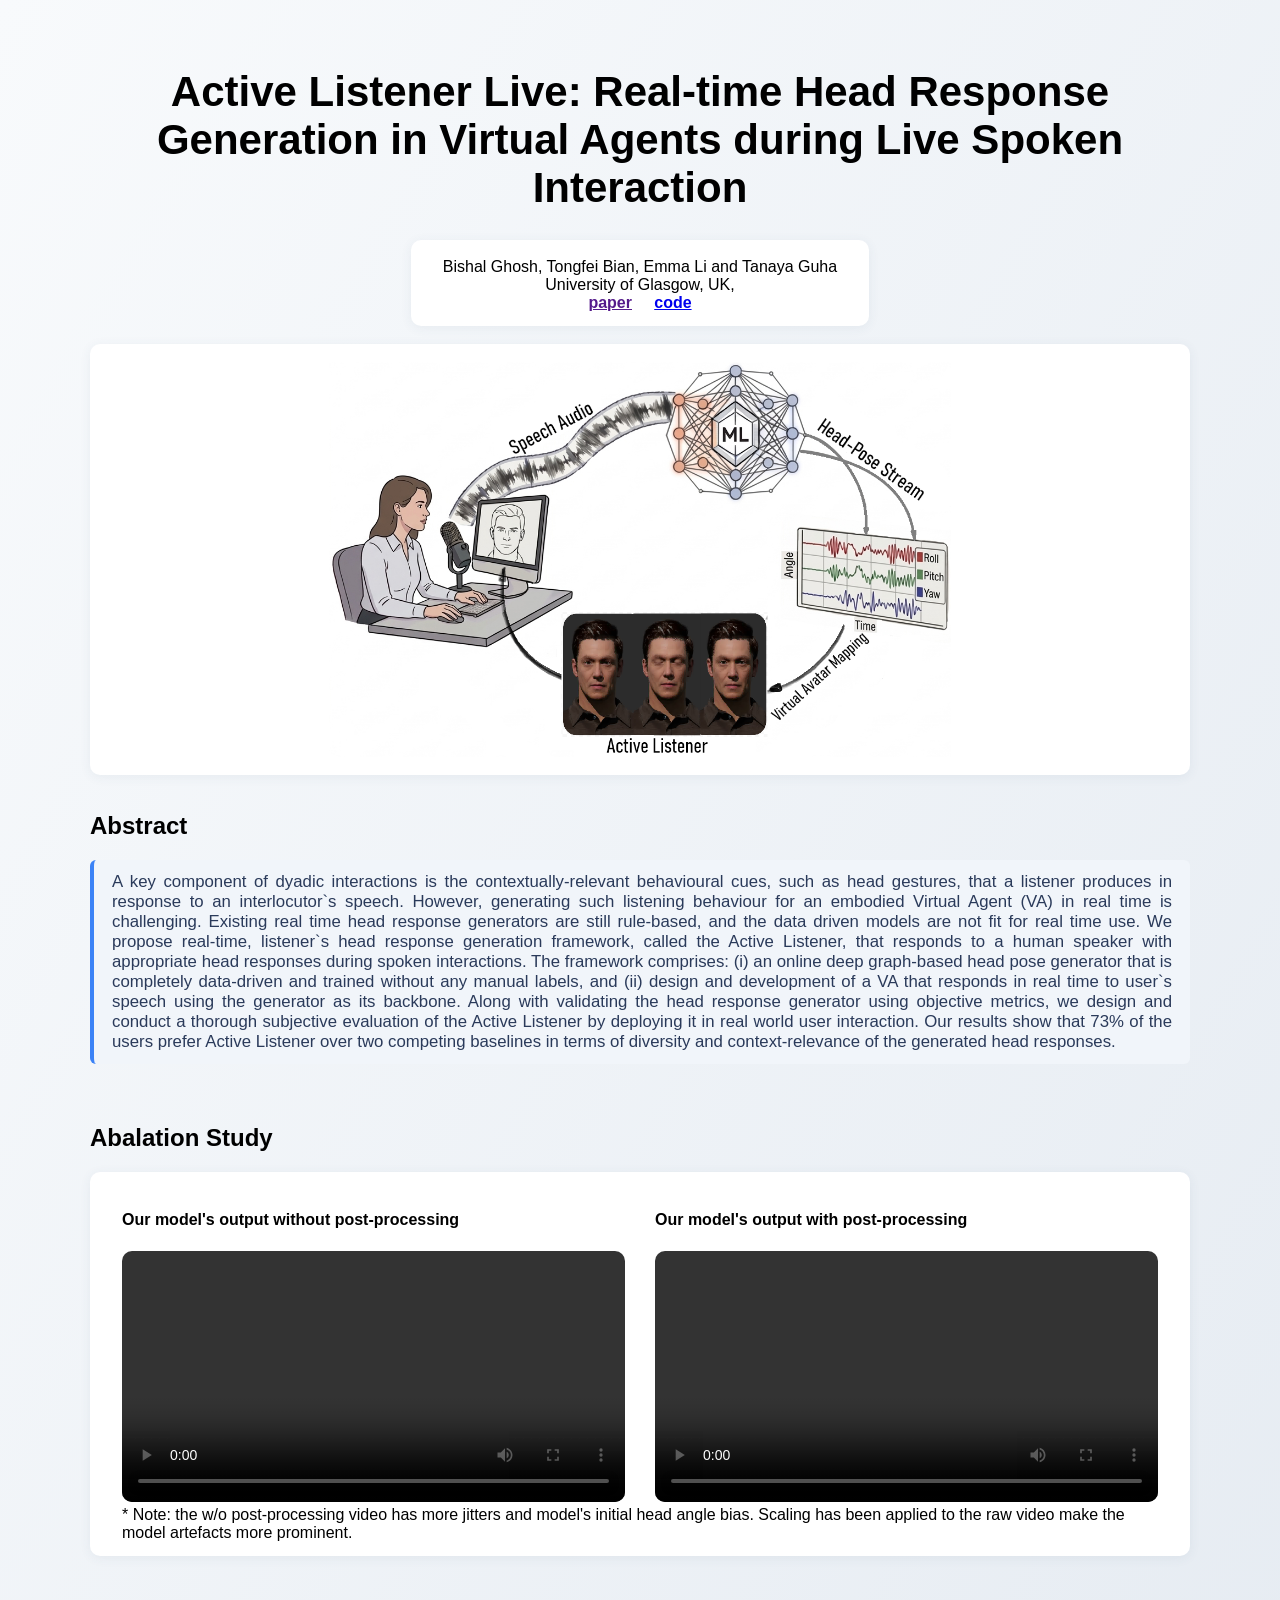
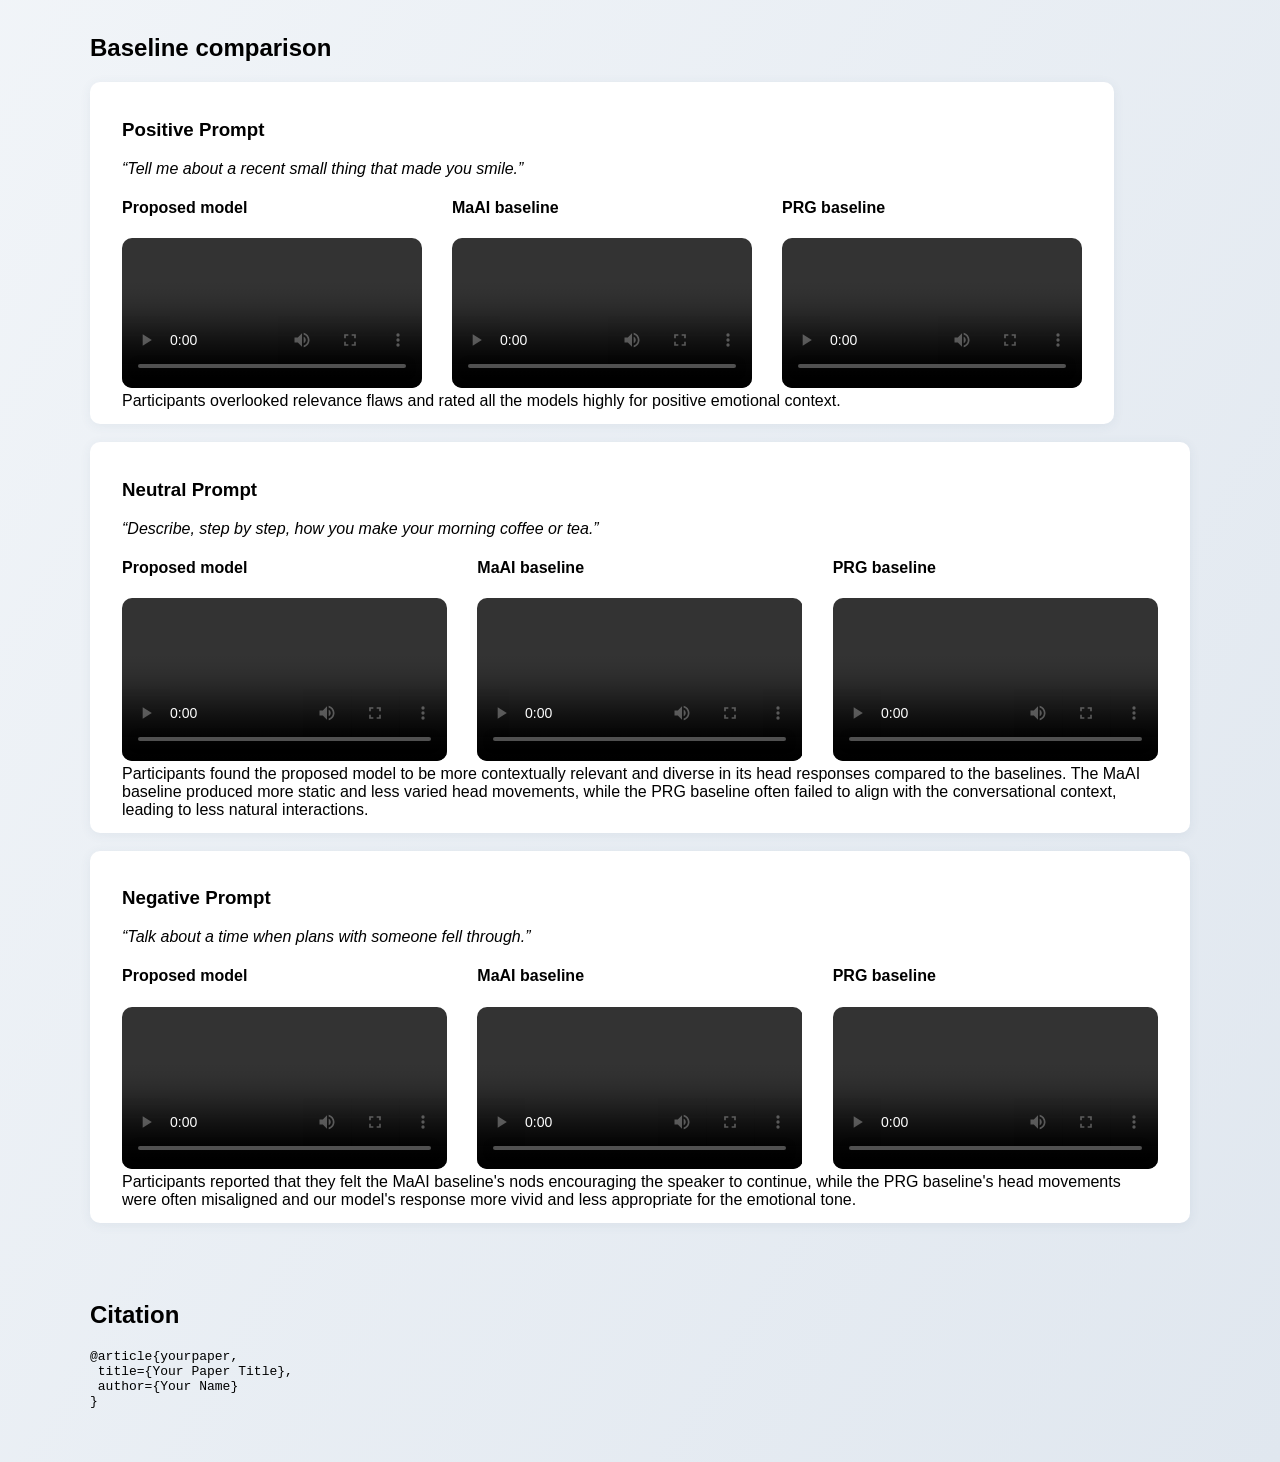
==== commit 113d0691: "image correction" ====
--- a/docs/index.html
+++ b/docs/index.html
@@ -26,7 +26,8 @@
 
 
 <div class="video-block center">
-  <img src="assets/images/Teaser_final2.png" alt="Active Listener Live" style="width: 100%; height: auto; display: block;">
+    <center>
+  <img src="assets/images/Teaser_final2.png" alt="Active Listener Live" style="width: 60%; height: auto;"></center>
 </div>
 
 
